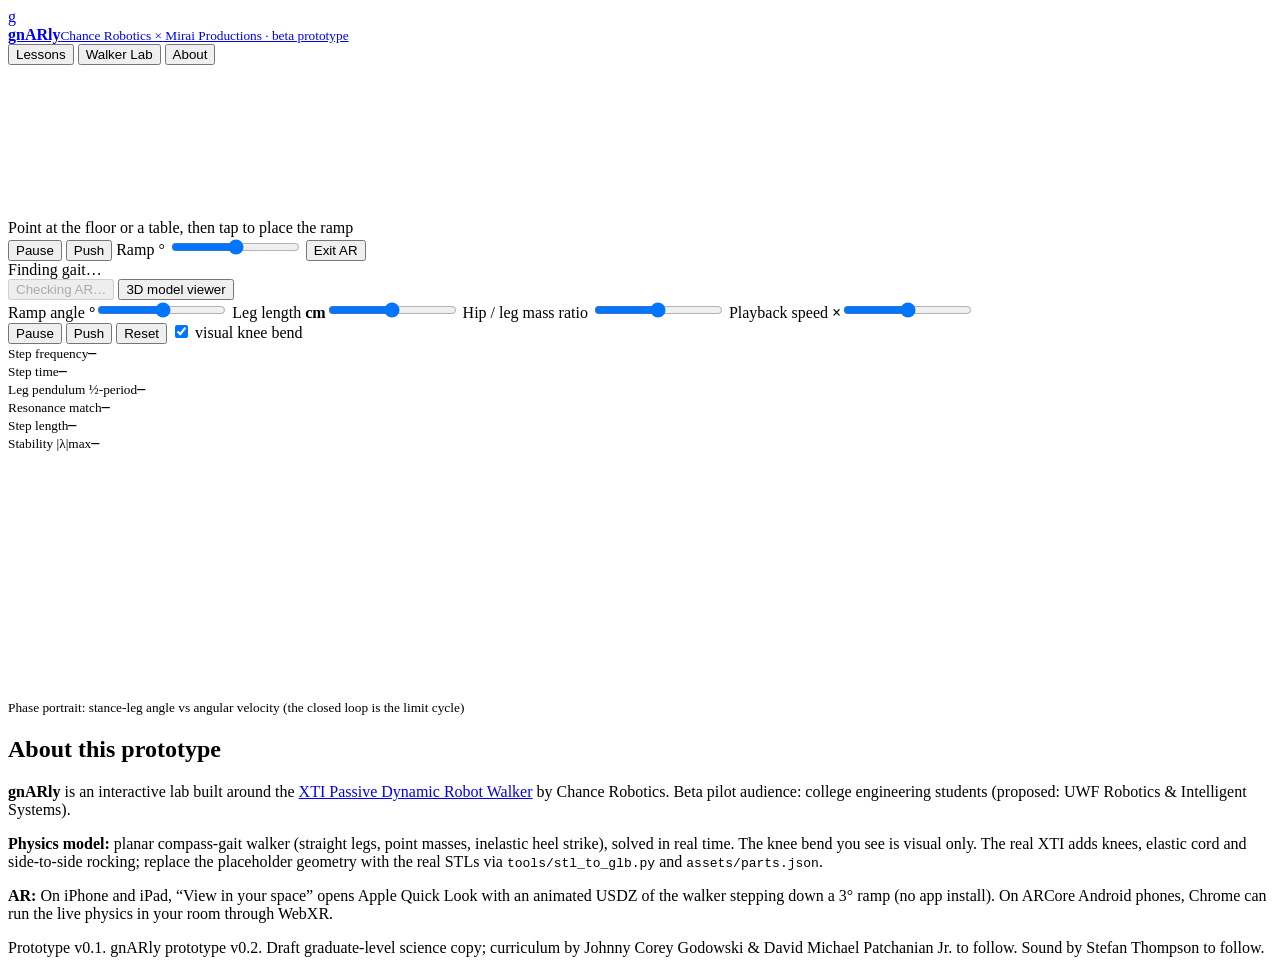
==== lab.html @ 9a199389 "Add files via upload" ====
<!doctype html>
<html lang="en">
<head>
<meta charset="utf-8">
<meta name="viewport" content="width=device-width, initial-scale=1, viewport-fit=cover">
<title>gnARly Walker Lab · XTI passive dynamic walker</title>
<meta name="theme-color" content="#0b1530">
<link rel="manifest" href="manifest.webmanifest">
<link rel="icon" href="icons/icon-192.png">
<link rel="apple-touch-icon" href="icons/icon-192.png">
<link rel="stylesheet" href="css/app.css">
<script type="importmap">
{ "imports": { "three": "./vendor/three/three.module.js", "three/addons/": "./vendor/three/addons/" } }
</script>
</head>
<body>
<header class="top">
  <a class="brand" href="index.html"><span class="logo">g</span><div><b class="wordmark">gn<span>AR</span>ly</b><small>Chance Robotics × Mirai Productions · beta prototype</small></div></a>
  <nav>
    <button data-view="lessons" class="tab">Lessons</button>
    <button data-view="lab" class="tab active">Walker Lab</button>
    <button data-view="about" class="tab">About</button>
  </nav>
</header>

<main>
  <section id="view-lab" class="view active">
    <div id="stage">
      <canvas id="three"></canvas>
      <div id="ar-overlay">
        <div id="ar-hint" class="pill">Point at the floor or a table, then tap to place the ramp</div>
        <div id="ar-controls" class="pill">
          <button id="ar-play">Pause</button>
          <button id="ar-push">Push</button>
          <label>Ramp <span id="ar-gval"></span>° <input id="ar-gamma" type="range" min="0.5" max="7" step="0.1"></label>
          <button id="ar-exit">Exit AR</button>
        </div>
      </div>
      <div class="hud" id="status">Finding gait…</div>
      <div class="arbar">
        <button id="btn-ar" class="primary" disabled>Checking AR…</button>
        <a id="btn-ql" rel="ar" href="assets/models/gnarly_walker.usdz" class="btnlike primary" hidden><img src="icons/icon-192.png" alt="" class="ql-img">View in your space (AR)</a>
        <button id="btn-viewer" class="ghost">3D model viewer</button>
      </div>
    </div>
    <div id="panel">
      <div class="lesson-prompt" id="prompt"></div>
      <div class="controls">
        <label>Ramp angle <b><span id="gval"></span>°</b><input id="gamma" type="range" min="0.5" max="7" step="0.1"></label>
        <label>Leg length <b><span id="lval"></span> cm</b><input id="leglen" type="range" min="10" max="100" step="1"></label>
        <label>Hip / leg mass ratio <b><span id="mval"></span></b><input id="massr" type="range" min="1" max="4" step="0.1"></label>
        <label>Playback speed <b><span id="sval"></span>×</b><input id="speed" type="range" min="0.1" max="1" step="0.05"></label>
        <div class="row">
          <button id="play" class="primary">Pause</button>
          <button id="push">Push</button>
          <button id="reset">Reset</button>
          <label class="chk"><input type="checkbox" id="knees" checked> visual knee bend</label>
        </div>
      </div>
      <div class="readouts">
        <div><small>Step frequency</small><b id="r-freq">–</b></div>
        <div><small>Step time</small><b id="r-period">–</b></div>
        <div><small>Leg pendulum ½-period</small><b id="r-pend">–</b></div>
        <div><small>Resonance match</small><b id="r-res">–</b></div>
        <div><small>Step length</small><b id="r-len">–</b></div>
        <div><small>Stability |λ|max</small><b id="r-rho">–</b></div>
      </div>
      <div class="phase"><small>Phase portrait: stance-leg angle vs angular velocity (the closed loop is the limit cycle)</small><canvas id="phase" width="600" height="260"></canvas></div>
    </div>
  </section>

  <section id="view-lessons" class="view"><div id="lesson-list"></div></section>

  <section id="view-about" class="view">
    <div class="card">
      <h2>About this prototype</h2>
      <p><b>gnARly</b> is an interactive lab built around the <a href="https://cults3d.com/en/3d-model/various/xti-passive-dynamic-robot-walker" target="_blank" rel="noopener">XTI Passive Dynamic Robot Walker</a> by Chance Robotics. Beta pilot audience: college engineering students (proposed: UWF Robotics &amp; Intelligent Systems).</p>
      <p><b>Physics model:</b> planar compass-gait walker (straight legs, point masses, inelastic heel strike), solved in real time. The knee bend you see is visual only. The real XTI adds knees, elastic cord and side-to-side rocking; replace the placeholder geometry with the real STLs via <code>tools/stl_to_glb.py</code> and <code>assets/parts.json</code>.</p>
      <p><b>AR:</b> On iPhone and iPad, “View in your space” opens Apple Quick Look with an animated USDZ of the walker stepping down a 3° ramp (no app install). On ARCore Android phones, Chrome can run the live physics in your room through WebXR.</p>
      <p class="muted">Prototype v0.1. gnARly prototype v0.2. Draft graduate-level science copy; curriculum by Johnny Corey Godowski &amp; David Michael Patchanian Jr. to follow. Sound by Stefan Thompson to follow.</p>
    </div>
  </section>
</main>

<dialog id="viewer-dlg">
  <model-viewer id="mv" src="assets/models/gnarly_walker.glb" ios-src="assets/models/gnarly_walker.usdz" ar ar-modes="webxr scene-viewer quick-look" camera-controls autoplay shadow-intensity="1" ar-scale="auto" alt="XTI walker demo model" style="width:100%;height:60vh;background:#0b1530"></model-viewer>
  <form method="dialog"><button class="primary">Close</button></form>
</dialog>

<script type="module" src="js/main.js"></script>
<script type="module" src="vendor/model-viewer/model-viewer.min.js"></script>
<script>if ('serviceWorker' in navigator) addEventListener('load', () => navigator.serviceWorker.register('sw.js').catch(() => {}));</script>
</body>
</html>
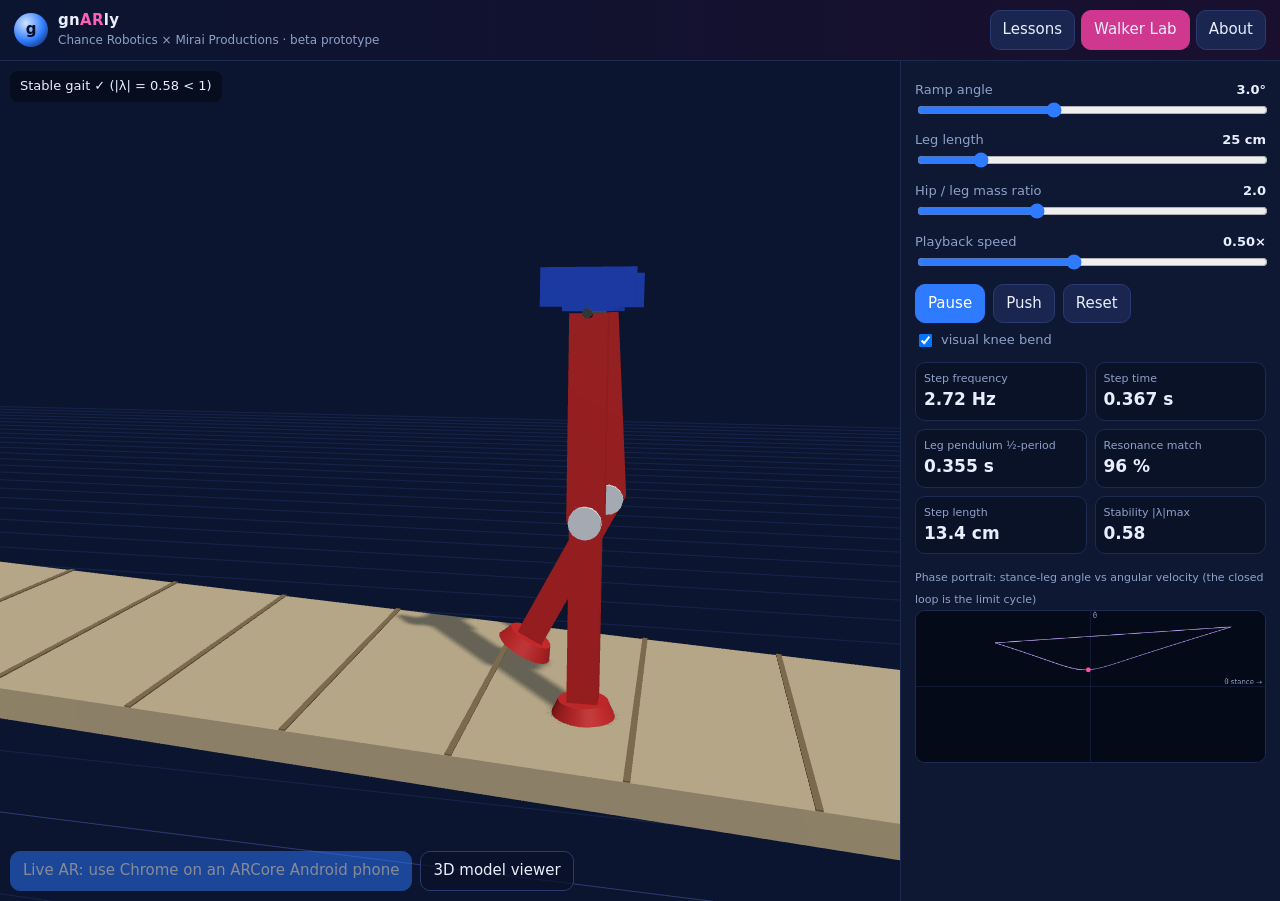
==== commit 1a6c8a14: "Add files via upload" ====
--- a/lab.html
+++ b/lab.html
@@ -6,11 +6,11 @@
 <title>gnARly Walker Lab · XTI passive dynamic walker</title>
 <meta name="theme-color" content="#0b1530">
 <link rel="manifest" href="manifest.webmanifest">
-<link rel="icon" href="icons/icon-192.png">
-<link rel="apple-touch-icon" href="icons/icon-192.png">
-<link rel="stylesheet" href="css/app.css">
+<link rel="icon" href="icon-192.png">
+<link rel="apple-touch-icon" href="icon-192.png">
+<link rel="stylesheet" href="app.css">
 <script type="importmap">
-{ "imports": { "three": "./vendor/three/three.module.js", "three/addons/": "./vendor/three/addons/" } }
+{ "imports": { "three": "./three.module.js" } }
 </script>
 </head>
 <body>
@@ -39,7 +39,7 @@
       <div class="hud" id="status">Finding gait…</div>
       <div class="arbar">
         <button id="btn-ar" class="primary" disabled>Checking AR…</button>
-        <a id="btn-ql" rel="ar" href="assets/models/gnarly_walker.usdz" class="btnlike primary" hidden><img src="icons/icon-192.png" alt="" class="ql-img">View in your space (AR)</a>
+        <a id="btn-ql" rel="ar" href="gnarly_walker.usdz" class="btnlike primary" hidden><img src="icon-192.png" alt="" class="ql-img">View in your space (AR)</a>
         <button id="btn-viewer" class="ghost">3D model viewer</button>
       </div>
     </div>
@@ -75,20 +75,20 @@
     <div class="card">
       <h2>About this prototype</h2>
       <p><b>gnARly</b> is an interactive lab built around the <a href="https://cults3d.com/en/3d-model/various/xti-passive-dynamic-robot-walker" target="_blank" rel="noopener">XTI Passive Dynamic Robot Walker</a> by Chance Robotics. Beta pilot audience: college engineering students (proposed: UWF Robotics &amp; Intelligent Systems).</p>
-      <p><b>Physics model:</b> planar compass-gait walker (straight legs, point masses, inelastic heel strike), solved in real time. The knee bend you see is visual only. The real XTI adds knees, elastic cord and side-to-side rocking; replace the placeholder geometry with the real STLs via <code>tools/stl_to_glb.py</code> and <code>assets/parts.json</code>.</p>
+      <p><b>Physics model:</b> planar compass-gait walker (straight legs, point masses, inelastic heel strike), solved in real time. The knee bend you see is visual only. The real XTI adds knees, elastic cord and side-to-side rocking; replace the placeholder geometry with the real STLs via <code>tools/stl_to_glb.py</code> and <code>parts.json</code>.</p>
       <p><b>AR:</b> On iPhone and iPad, “View in your space” opens Apple Quick Look with an animated USDZ of the walker stepping down a 3° ramp (no app install). On ARCore Android phones, Chrome can run the live physics in your room through WebXR.</p>
-      <p class="muted">Prototype v0.1. gnARly prototype v0.2. Draft graduate-level science copy; curriculum by Johnny Corey Godowski &amp; David Michael Patchanian Jr. to follow. Sound by Stefan Thompson to follow.</p>
+      <p class="muted">gnARly prototype v0.3. Draft graduate-level science copy; curriculum by Johnny Corey Godowski &amp; David Michael Patchanian Jr. to follow. Sound by Stefan Thompson to follow.</p>
     </div>
   </section>
 </main>
 
 <dialog id="viewer-dlg">
-  <model-viewer id="mv" src="assets/models/gnarly_walker.glb" ios-src="assets/models/gnarly_walker.usdz" ar ar-modes="webxr scene-viewer quick-look" camera-controls autoplay shadow-intensity="1" ar-scale="auto" alt="XTI walker demo model" style="width:100%;height:60vh;background:#0b1530"></model-viewer>
+  <model-viewer id="mv" src="gnarly_walker.glb" ios-src="gnarly_walker.usdz" ar ar-modes="webxr scene-viewer quick-look" camera-controls autoplay shadow-intensity="1" ar-scale="auto" alt="XTI walker demo model" style="width:100%;height:60vh;background:#0b1530"></model-viewer>
   <form method="dialog"><button class="primary">Close</button></form>
 </dialog>
 
-<script type="module" src="js/main.js"></script>
-<script type="module" src="vendor/model-viewer/model-viewer.min.js"></script>
+<script type="module" src="main.js"></script>
+<script type="module" src="model-viewer.min.js"></script>
 <script>if ('serviceWorker' in navigator) addEventListener('load', () => navigator.serviceWorker.register('sw.js').catch(() => {}));</script>
 </body>
 </html>
--- a/app.css
+++ b/app.css
@@ -0,0 +1,73 @@
+:root { --bg:#060b1a; --panel:#0e1833; --ink:#e8eefc; --muted:#8fa0c8; --blue:#2f7bff; --mag:#d0388f; --red:#d62828; }
+* { box-sizing: border-box; }
+html, body { margin:0; height:100%; background:var(--bg); color:var(--ink); font:15px/1.45 system-ui, -apple-system, "Segoe UI", Roboto, sans-serif; }
+.top { display:flex; justify-content:space-between; align-items:center; gap:12px; padding:10px 14px; background:linear-gradient(90deg,#0b1530,#1a0f2e); border-bottom:1px solid #1d2a52; flex-wrap:wrap; }
+.brand { display:flex; gap:10px; align-items:center; }
+.brand small { display:block; color:var(--muted); font-size:12px; }
+.logo { width:34px; height:34px; border-radius:50%; display:grid; place-items:center; font-weight:800; background:radial-gradient(circle at 35% 30%,#cfe3ff,#2f7bff 55%,#0b1530); color:#071026; }
+nav { display:flex; gap:6px; }
+button { font:inherit; color:var(--ink); background:#1a2550; border:1px solid #2a3a72; border-radius:10px; padding:8px 12px; cursor:pointer; }
+button.primary { background:var(--blue); border-color:var(--blue); color:#fff; }
+button.ghost { background:rgba(10,16,40,.7); }
+button:disabled { opacity:.5; }
+.tab.active { background:var(--mag); border-color:var(--mag); }
+.view { display:none; }
+.view.active { display:block; }
+#view-lab.active { display:grid; grid-template-columns: 1fr 380px; height: calc(100vh - 60px); height: calc(100dvh - 60px); }
+@media (max-width: 900px) { #view-lab.active { grid-template-columns: 1fr; height:auto; } #stage { height: 55vh; } }
+#stage { position:relative; min-height:300px; }
+#three { width:100%; height:100%; display:block; touch-action:none; }
+.hud { position:absolute; left:10px; top:10px; background:rgba(6,11,26,.75); padding:6px 10px; border-radius:8px; font-size:13px; }
+.arbar { position:absolute; left:10px; bottom:10px; display:flex; gap:8px; flex-wrap:wrap; }
+#panel { background:var(--panel); padding:12px 14px; overflow:auto; border-left:1px solid #1d2a52; }
+.controls label { display:block; margin:8px 0; font-size:13px; color:var(--muted); }
+.controls label b { color:var(--ink); float:right; }
+input[type=range] { width:100%; accent-color: var(--blue); }
+.row { display:flex; gap:8px; align-items:center; flex-wrap:wrap; margin-top:6px; }
+.chk { display:inline-flex !important; gap:6px; align-items:center; margin:0 !important; }
+.readouts { display:grid; grid-template-columns:1fr 1fr; gap:8px; margin:12px 0; }
+.readouts div { background:#0a1228; border:1px solid #1d2a52; border-radius:10px; padding:8px; }
+.readouts small { display:block; color:var(--muted); font-size:11px; }
+.readouts b { font-size:17px; }
+.phase canvas { width:100%; background:#050a18; border-radius:10px; border:1px solid #1d2a52; }
+.phase small { color:var(--muted); font-size:11px; }
+.lesson-prompt { background:linear-gradient(90deg,rgba(47,123,255,.18),rgba(208,56,143,.18)); border-radius:10px; padding:8px 10px; font-size:13px; display:none; }
+.lesson-prompt.on { display:block; }
+#view-lessons, #view-about { padding:16px; max-width:900px; margin:0 auto; }
+.card { background:var(--panel); border:1px solid #1d2a52; border-radius:14px; padding:14px 16px; margin-bottom:12px; }
+.card h3, .card h2 { margin:0 0 6px; }
+.muted, .card .ph { color:var(--muted); font-size:13px; }
+.card .ph { border-left:3px solid var(--mag); padding-left:8px; }
+.quiz button { display:block; width:100%; text-align:left; margin:4px 0; }
+.quiz button.right { background:#1f7a3f; } .quiz button.wrong { background:#7a1f2a; }
+a { color:#8fb6ff; }
+#ar-overlay { display:none; position:absolute; inset:0; pointer-events:none; }
+#ar-overlay.on { display:block; }
+.pill { pointer-events:auto; background:rgba(6,11,26,.8); border-radius:12px; padding:8px 10px; margin:10px; display:flex; gap:8px; align-items:center; flex-wrap:wrap; }
+#ar-hint { position:absolute; top:0; left:0; right:0; justify-content:center; }
+#ar-controls { position:absolute; bottom:12px; left:0; right:0; }
+#ar-controls input { width:120px; }
+dialog { background:var(--panel); color:var(--ink); border:1px solid #2a3a72; border-radius:14px; width:min(92vw,700px); }
+
+a.brand { color: inherit; text-decoration: none; }
+.wordmark { letter-spacing: .02em; }
+.wordmark span { color: #ff5fb8; }
+.btnlike { display:inline-flex; align-items:center; gap:8px; font:inherit; color:#fff; background:var(--blue); border:1px solid var(--blue); border-radius:10px; padding:8px 12px; text-decoration:none; }
+.btnlike[hidden] { display:none; }
+.ql-img { width:20px; height:20px; border-radius:5px; }
+.grad { background:#0a1228; border:1px solid #1d2a52; border-radius:10px; padding:8px 10px; font-size:14px; }
+
+/* phones in landscape: compact header, 3D view left, controls right, both scroll-free */
+@media (orientation: landscape) and (max-height: 600px) {
+  .top { padding: 4px 10px; }
+  .brand small { display: none; }
+  .logo { width: 26px; height: 26px; }
+  nav button { padding: 5px 10px; }
+  #view-lab.active { grid-template-columns: 1fr minmax(260px, 40%); height: calc(100vh - 44px); height: calc(100dvh - 44px); }
+  #stage { height: auto; min-height: 0; }
+  #panel { padding: 8px 10px; }
+  .readouts { grid-template-columns: 1fr 1fr 1fr; }
+  .readouts b { font-size: 14px; }
+  .phase canvas { height: 110px; }
+}
+body { padding-left: env(safe-area-inset-left); padding-right: env(safe-area-inset-right); }
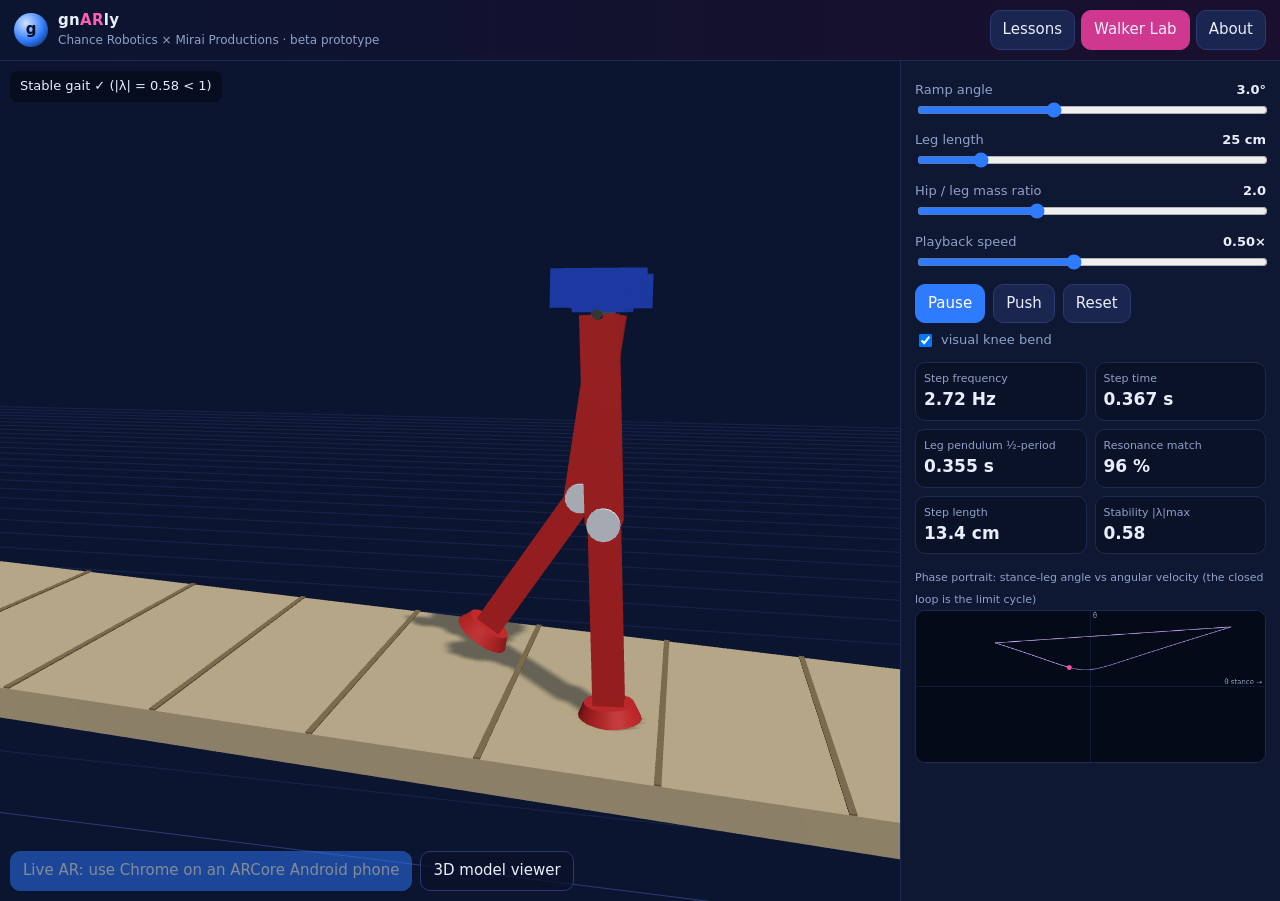
==== commit dc07371d: "Add files via upload" ====
--- a/lab.html
+++ b/lab.html
@@ -77,7 +77,7 @@
       <p><b>gnARly</b> is an interactive lab built around the <a href="https://cults3d.com/en/3d-model/various/xti-passive-dynamic-robot-walker" target="_blank" rel="noopener">XTI Passive Dynamic Robot Walker</a> by Chance Robotics. Beta pilot audience: college engineering students (proposed: UWF Robotics &amp; Intelligent Systems).</p>
       <p><b>Physics model:</b> planar compass-gait walker (straight legs, point masses, inelastic heel strike), solved in real time. The knee bend you see is visual only. The real XTI adds knees, elastic cord and side-to-side rocking; replace the placeholder geometry with the real STLs via <code>tools/stl_to_glb.py</code> and <code>parts.json</code>.</p>
       <p><b>AR:</b> On iPhone and iPad, “View in your space” opens Apple Quick Look with an animated USDZ of the walker stepping down a 3° ramp (no app install). On ARCore Android phones, Chrome can run the live physics in your room through WebXR.</p>
-      <p class="muted">gnARly prototype v0.3. Draft graduate-level science copy; curriculum by Johnny Corey Godowski &amp; David Michael Patchanian Jr. to follow. Sound by Stefan Thompson to follow.</p>
+      <p class="muted">gnARly prototype v0.4. Draft graduate-level science copy; curriculum by Johnny Corey Godowski &amp; David Michael Patchanian Jr. to follow. Sound by Stefan Thompson to follow.</p>
     </div>
   </section>
 </main>
